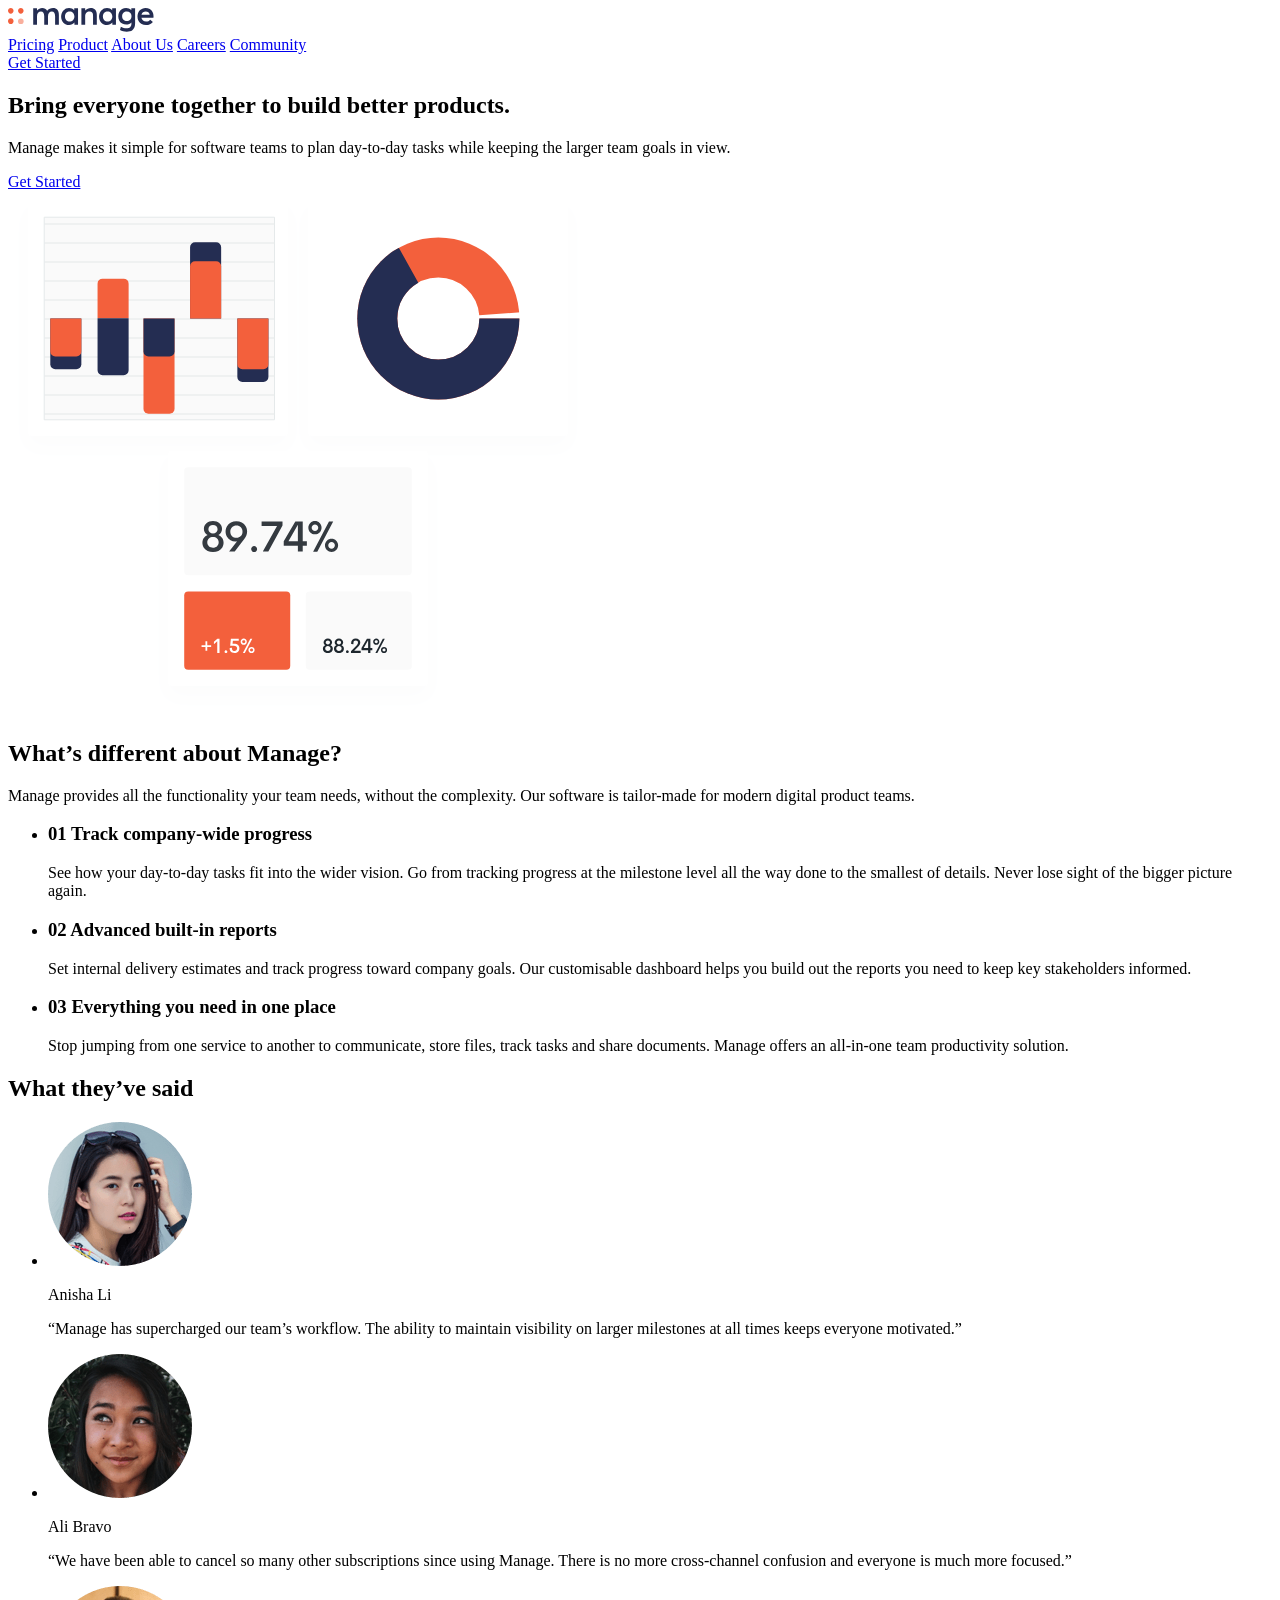
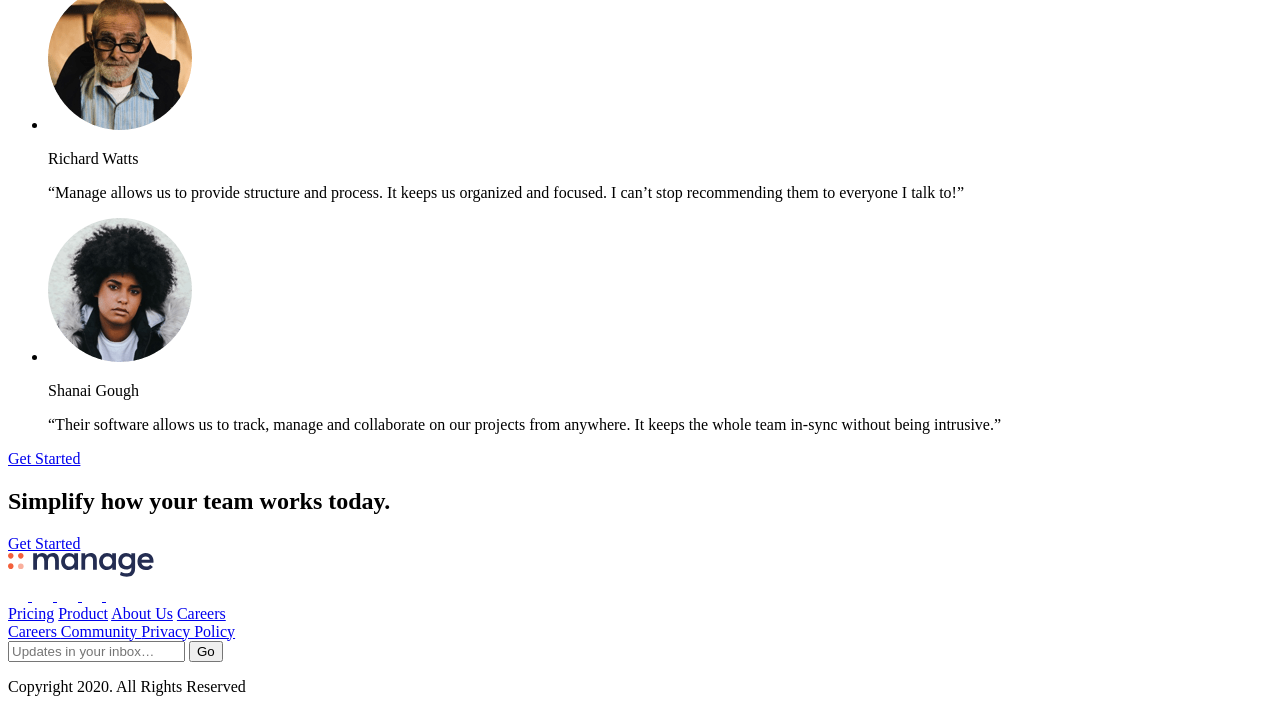
==== index.html @ 6755215d "gg" ====
<!DOCTYPE html>
<html lang="en">
  <head>
    <meta charset="UTF-8" />
    <meta name="viewport" content="width=device-width, initial-scale=1.0" />
    <!-- displays site properly based on user's device -->

    <link
      rel="icon"
      type="image/png"
      sizes="32x32"
      href="./images/favicon-32x32.png"
    />

    <title>Frontend Mentor | Manage landing page</title>
  </head>
  <body>
    <header>
      <a href="#">
        <img src="./images/logo.svg" alt="the manage company logo" />
      </a>
      <nav>
        <a href="./pricing.html"> Pricing</a>
        <a href="./pricing.html"> Product</a>
        <a href="./pricing.html"> About Us</a>
        <a href="./pricing.html"> Careers</a>
        <a href="./pricing.html"> Community</a>
      </nav>
      <a href="#" class="cta-link">Get Started</a>
    </header>

    <section class="hero">
      <div class="text-side">
        <h1>Bring everyone together to build better products.</h1>
        <p>
          Manage makes it simple for software teams to plan day-to-day tasks
          while keeping the larger team goals in view.
        </p>
        <a href="#" class="cta-link">Get Started</a>
      </div>

      <div class="image-side">
        <img
          src="./images/illustration-intro.svg"
          alt="Intro section illustration"
        />
      </div>
    </section>

    <section class="different">
      <div>
        <h2>What’s different about Manage?</h2>
        <p>
          Manage provides all the functionality your team needs, without the
          complexity. Our software is tailor-made for modern digital product
          teams.
        </p>
      </div>
      <ul>
        <li>
          <h3><span> 01</span> Track company-wide progress</h3>
          <p>
            See how your day-to-day tasks fit into the wider vision. Go from
            tracking progress at the milestone level all the way done to the
            smallest of details. Never lose sight of the bigger picture again.
          </p>
        </li>
        <li>
          <h3><span> 02</span> Advanced built-in reports</h3>
          <p>
            Set internal delivery estimates and track progress toward company
            goals. Our customisable dashboard helps you build out the reports
            you need to keep key stakeholders informed.
          </p>
        </li>
        <li>
          <h3><span> 03</span> Everything you need in one place</h3>
          <p>
            Stop jumping from one service to another to communicate, store
            files, track tasks and share documents. Manage offers an all-in-one
            team productivity solution.
          </p>
        </li>
      </ul>
    </section>

    <section class="testimonials">
      <h2>What they’ve said</h2>
      <ul>
        <li>
          <img src="./images/avatar-anisha.png" alt="" />
          <p class="name">Anisha Li</p>
          <p class="message">
            “Manage has supercharged our team’s workflow. The ability to
            maintain visibility on larger milestones at all times keeps everyone
            motivated.”
          </p>
        </li>
        <li>
          <img src="./images/avatar-ali.png" alt="" />
          <p class="name">Ali Bravo</p>
          <p class="message">
            “We have been able to cancel so many other subscriptions since using
            Manage. There is no more cross-channel confusion and everyone is
            much more focused.”
          </p>
        </li>
        <li>
          <img src="./images/avatar-richard.png" alt="" />
          <p class="name">Richard Watts</p>
          <p class="message">
            “Manage allows us to provide structure and process. It keeps us
            organized and focused. I can’t stop recommending them to everyone I
            talk to!”
          </p>
        </li>
        <li>
          <img src="./images/avatar-shanai.png" alt="" />
          <p class="name">Shanai Gough</p>
          <p class="message">
            “Their software allows us to track, manage and collaborate on our
            projects from anywhere. It keeps the whole team in-sync without
            being intrusive.”
          </p>
        </li>
      </ul>
      <a href="#" class="cta-link">Get Started</a>
    </section>

    <section class="cta">
      <h2>Simplify how your team works today.</h2>
      <a href="#" class="cta-link">Get Started</a>
    </section>

    <footer>
      <div>
        <img src="./images/logo.svg" alt="manage logo" />
        <nav>
          <a href="#">
            <img src="./images/icon-facebook.svg" alt="" />
          </a>
          <a href="#">
            <img src="./images/icon-instagram.svg" alt="" />
          </a>
          <a href="#">
            <img src="./images/icon-youtube.svg" alt="" />
          </a>
          <a href="#">
            <img src="./images/icon-pinterest.svg" alt="" />
          </a>
          <a href="#">
            <img src="./images/icon-twitter.svg" alt="" />
          </a>
        </nav>
      </div>
      <nav>
        <a href="./pricing.html"> Pricing</a>
        <a href="./pricing.html"> Product</a>
        <a href="./pricing.html"> About Us</a>
        <a href="./pricing.html"> Careers</a>
      </nav>
      <nav>
        <a href="#"> Careers </a>
        <a href="#"> Community </a>
        <a href="#"> Privacy Policy</a>
      </nav>
      <div>
        <form action="">
          <input
            type="email"
            name=""
            id=""
            placeholder="Updates in your inbox… "
          />
          <input type="submit" value="Go" />
        </form>
        <p>Copyright 2020. All Rights Reserved</p>
      </div>
    </footer>
  </body>
</html>
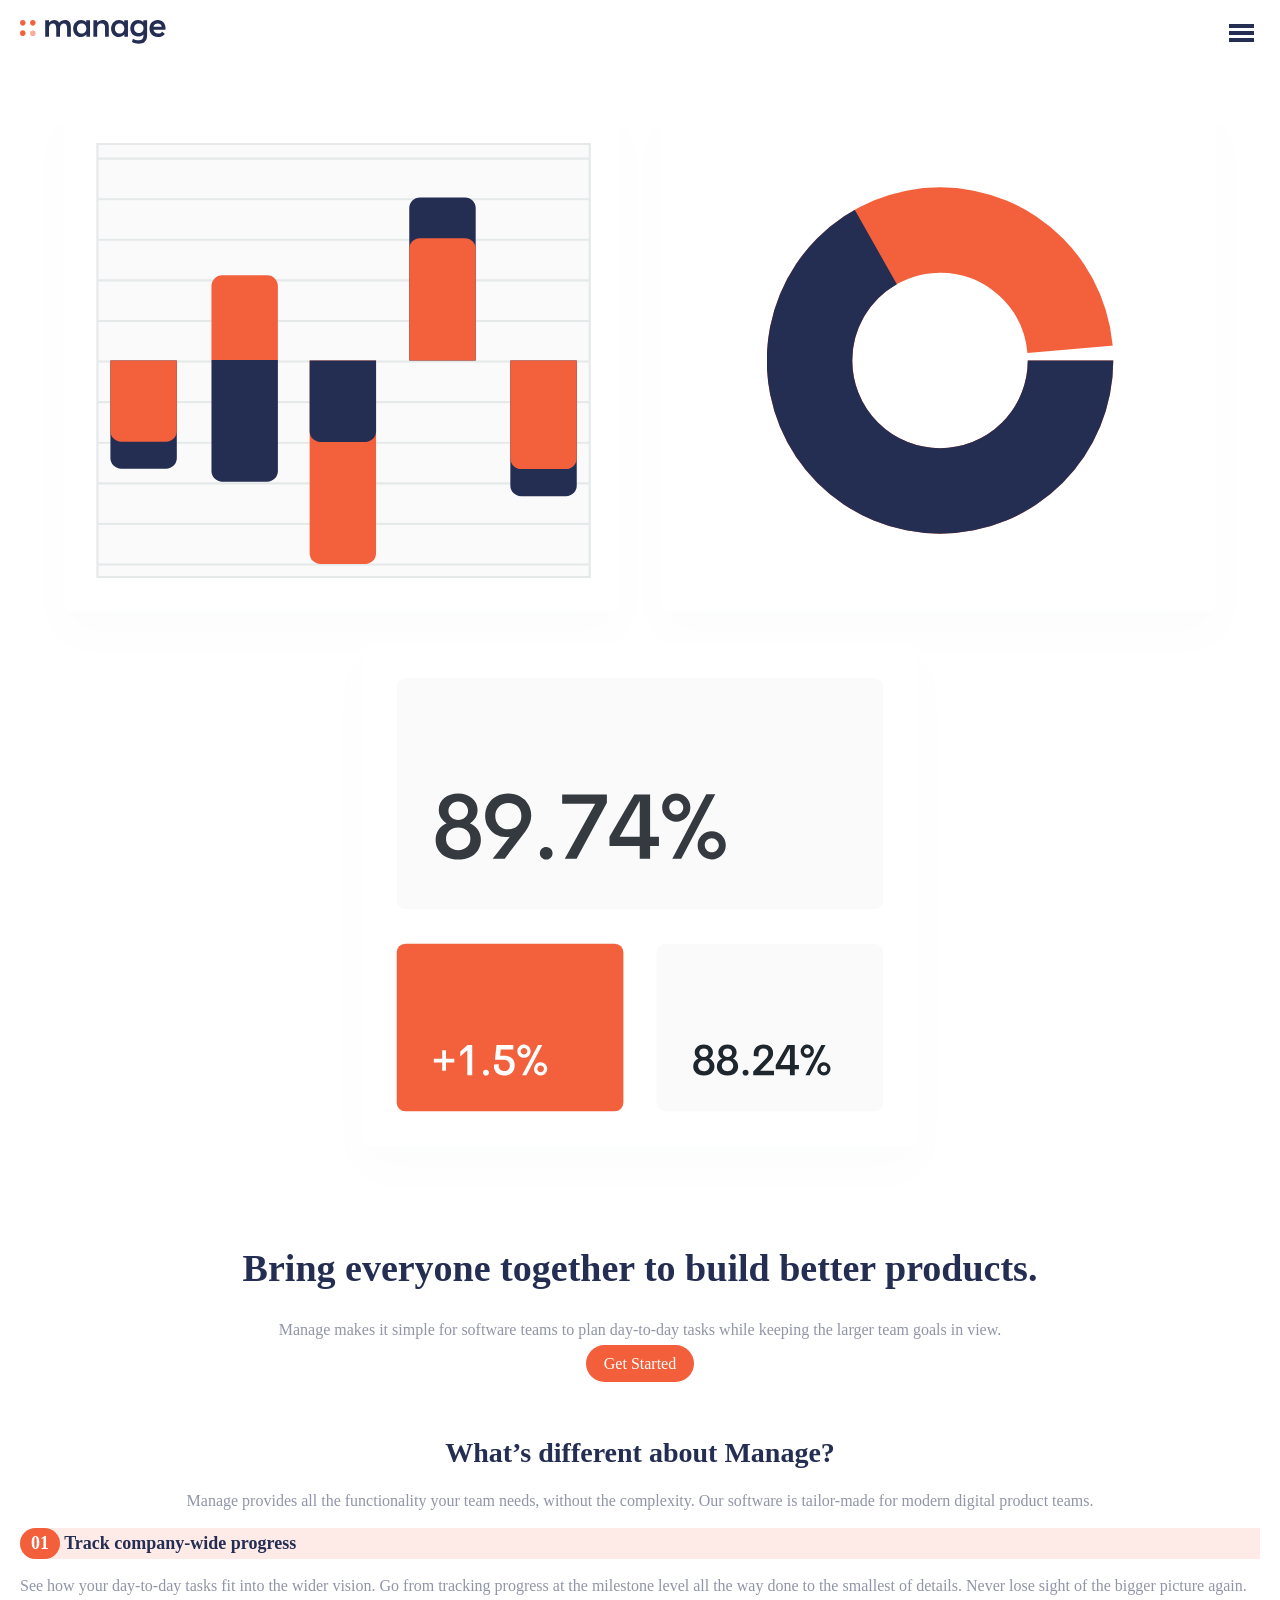
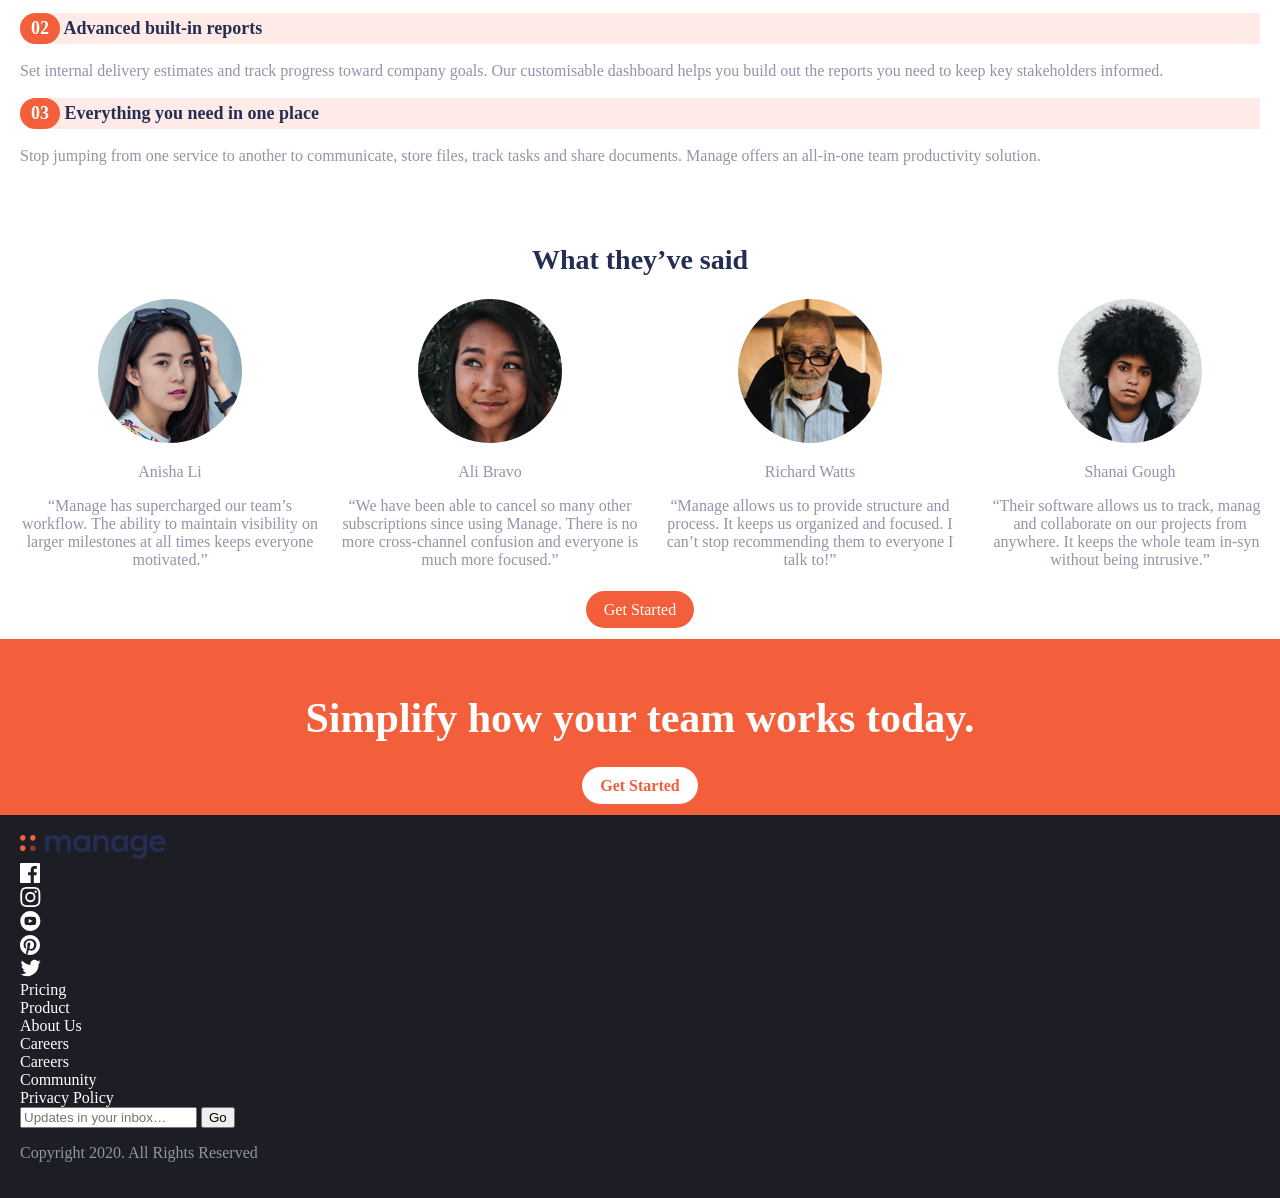
==== commit 2e11ffd6: "mobile desing for all sections except footer" ====
--- a/index.html
+++ b/index.html
@@ -13,6 +13,7 @@
     />
 
     <title>Frontend Mentor | Manage landing page</title>
+    <link rel="stylesheet" href="main.css" />
   </head>
   <body>
     <header>
@@ -26,10 +27,20 @@
         <a href="./pricing.html"> Careers</a>
         <a href="./pricing.html"> Community</a>
       </nav>
+
+      <button class="open-mobile-nav" id="open-mobile-nav">
+        <img src="./images/icon-hamburger.svg" alt="humbeger icon" />
+      </button>
       <a href="#" class="cta-link">Get Started</a>
     </header>
 
     <section class="hero">
+      <div class="image-side">
+        <img
+          src="./images/illustration-intro.svg"
+          alt="Intro section illustration"
+        />
+      </div>
       <div class="text-side">
         <h1>Bring everyone together to build better products.</h1>
         <p>
@@ -37,13 +48,6 @@
           while keeping the larger team goals in view.
         </p>
         <a href="#" class="cta-link">Get Started</a>
-      </div>
-
-      <div class="image-side">
-        <img
-          src="./images/illustration-intro.svg"
-          alt="Intro section illustration"
-        />
       </div>
     </section>
 
--- a/main.css
+++ b/main.css
@@ -0,0 +1,136 @@
+body {
+  margin: 0px;
+}
+
+h1,
+h2,
+h3,
+h4 {
+  color: hsl(228, 39%, 23%);
+}
+p {
+  color: hsl(227, 12%, 61%);
+}
+
+header,
+section,
+footer {
+  padding: 20px;
+}
+.cta-link {
+  background-color: hsl(12, 88%, 59%);
+  color: white;
+  text-decoration: none;
+  padding: 10px 18px;
+  border-radius: 22px;
+}
+
+/* header */
+header nav {
+  display: none;
+}
+
+header > a:last-child {
+  display: none;
+}
+
+header > button {
+  background-color: transparent;
+  border: none;
+}
+header {
+  display: flex;
+  justify-content: space-between;
+  align-items: center;
+}
+
+/* hero */
+
+.hero img {
+  width: 100%;
+}
+.hero .text-side {
+  text-align: center;
+}
+
+.hero .text-side h1 {
+  font-size: 38px;
+}
+
+/* different section */
+
+.different > div {
+  text-align: center;
+}
+.different h2 {
+  font-size: 28px;
+}
+.different ul {
+  padding: 0px;
+  list-style: none;
+}
+
+.different ul h3 {
+  background-color: hsla(12, 88%, 59%, 0.123);
+  border-top-left-radius: 20px;
+  border-bottom-left-radius: 20px;
+  font-size: 18px;
+}
+
+.different ul h3 span {
+  background-color: hsl(12, 88%, 59%);
+  color: white;
+  padding: 5px 11px;
+  border-radius: 20px;
+  display: inline-block;
+}
+
+/* testimonials section */
+
+.testimonials {
+  text-align: center;
+}
+
+.testimonials h2 {
+  font-size: 28px;
+}
+.testimonials ul {
+  list-style: none;
+  padding: 0px;
+  display: flex;
+  gap: 20px;
+  overflow-x: scroll;
+}
+.testimonials ul li {
+  width: 100vw;
+  min-width: 300px;
+}
+
+/* cta section */
+
+.cta {
+  background-color: hsl(12, 88%, 59%);
+  color: white;
+  text-align: center;
+}
+.cta h2 {
+  color: white;
+  font-size: 42px;
+}
+.cta .cta-link {
+  background-color: white;
+  color: hsl(12, 88%, 59%);
+  font-weight: bold;
+}
+
+/* footer */
+
+footer {
+  background-color: hsl(233, 12%, 13%);
+  color: white;
+}
+footer a {
+  display: block;
+  color: inherit;
+  text-decoration: none;
+}
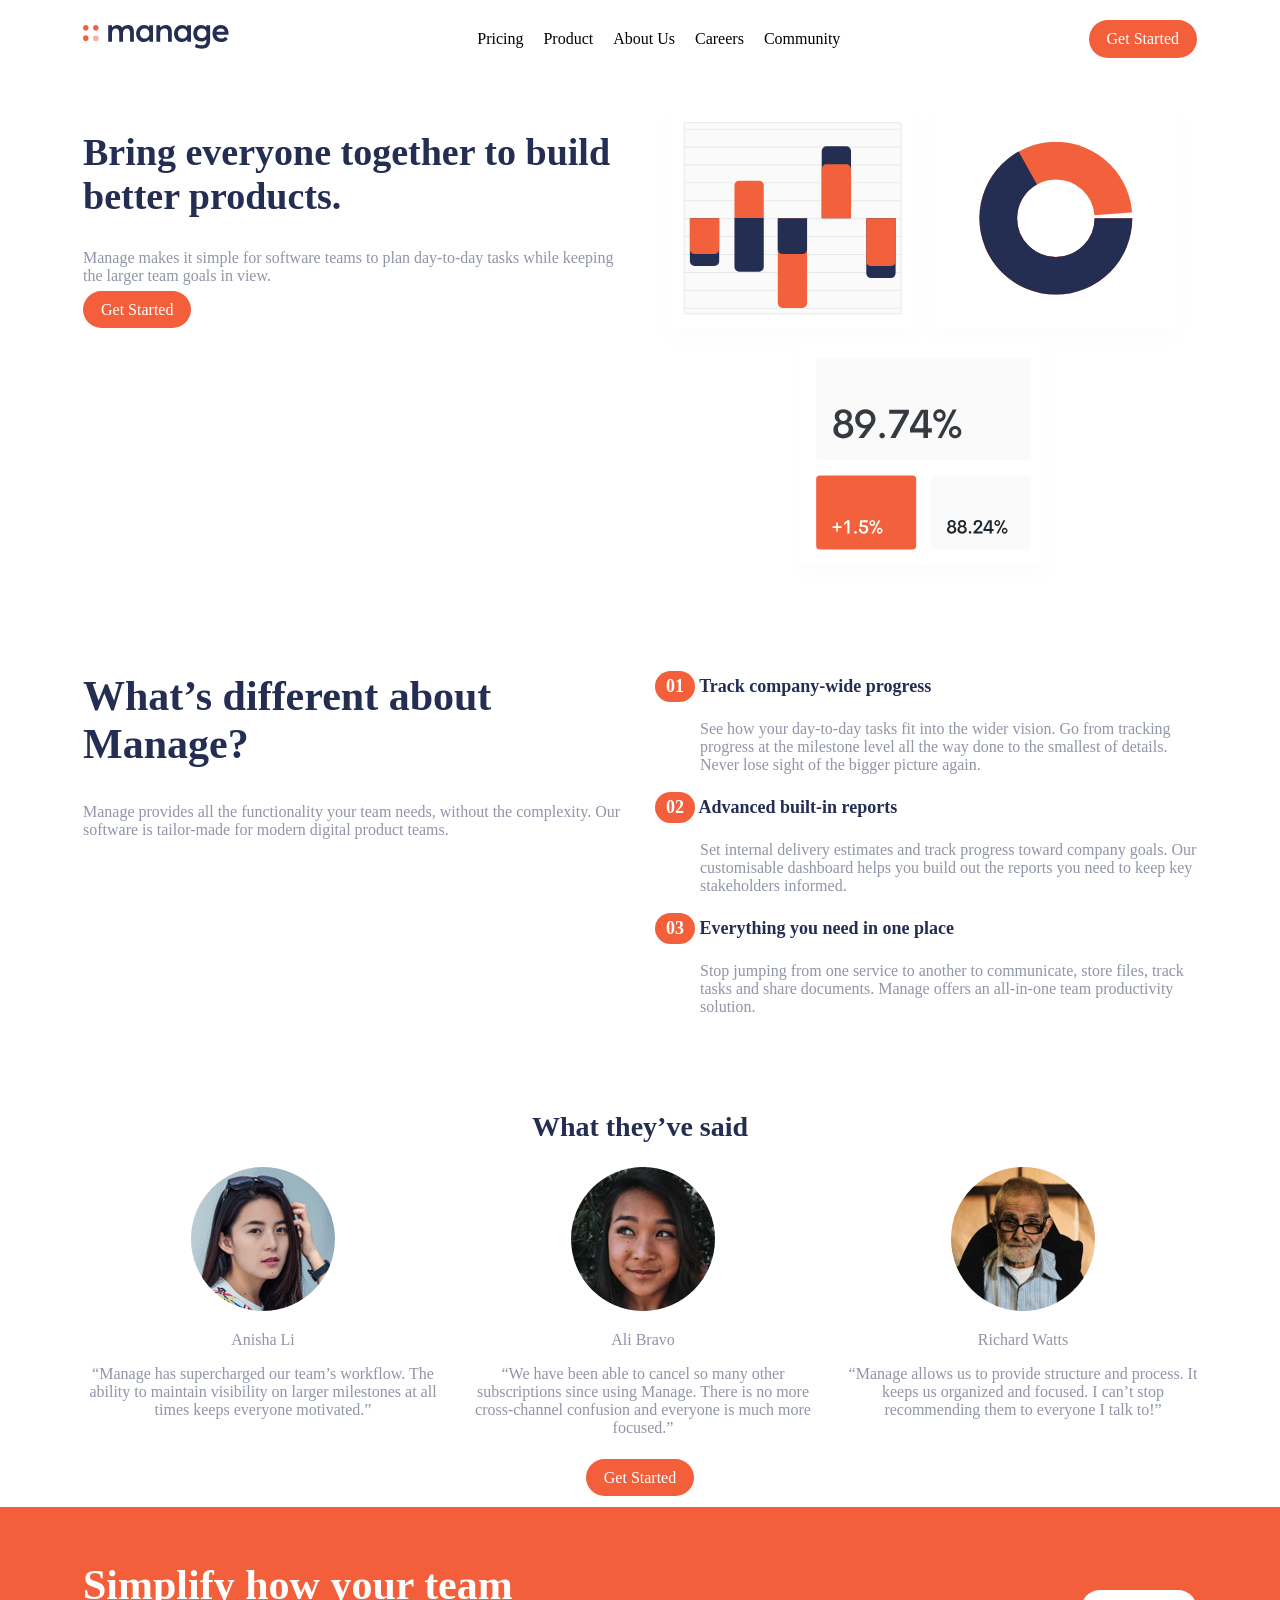
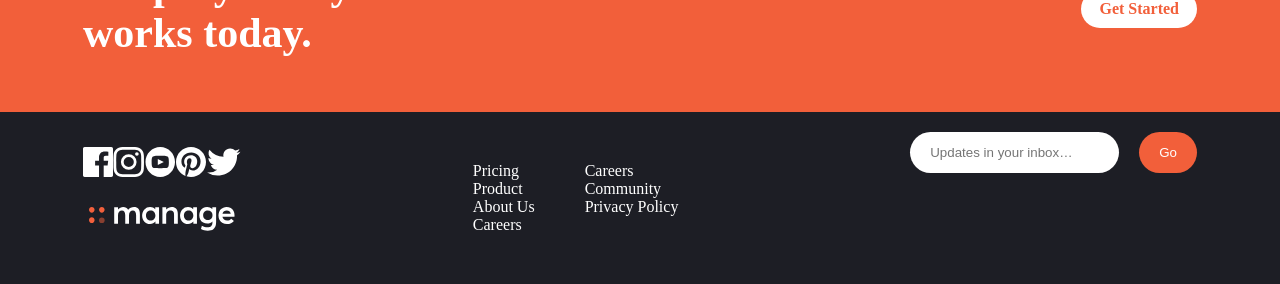
==== commit 465f8e05: "desktop design view" ====
--- a/index.html
+++ b/index.html
@@ -138,7 +138,31 @@
 
     <footer>
       <div>
-        <img src="./images/logo.svg" alt="manage logo" />
+        <form action="">
+          <input
+            type="email"
+            name=""
+            id=""
+            placeholder="Updates in your inbox… "
+          />
+          <input type="submit" value="Go" />
+        </form>
+      </div>
+
+      <div class="footer-navs">
+        <nav>
+          <a href="./pricing.html"> Pricing</a>
+          <a href="./pricing.html"> Product</a>
+          <a href="./pricing.html"> About Us</a>
+          <a href="./pricing.html"> Careers</a>
+        </nav>
+        <nav>
+          <a href="#"> Careers </a>
+          <a href="#"> Community </a>
+          <a href="#"> Privacy Policy</a>
+        </nav>
+      </div>
+      <div class="socials">
         <nav>
           <a href="#">
             <img src="./images/icon-facebook.svg" alt="" />
@@ -156,30 +180,9 @@
             <img src="./images/icon-twitter.svg" alt="" />
           </a>
         </nav>
+        <img src="./images/logowhite.svg" alt="manage logo" />
       </div>
-      <nav>
-        <a href="./pricing.html"> Pricing</a>
-        <a href="./pricing.html"> Product</a>
-        <a href="./pricing.html"> About Us</a>
-        <a href="./pricing.html"> Careers</a>
-      </nav>
-      <nav>
-        <a href="#"> Careers </a>
-        <a href="#"> Community </a>
-        <a href="#"> Privacy Policy</a>
-      </nav>
-      <div>
-        <form action="">
-          <input
-            type="email"
-            name=""
-            id=""
-            placeholder="Updates in your inbox… "
-          />
-          <input type="submit" value="Go" />
-        </form>
-        <p>Copyright 2020. All Rights Reserved</p>
-      </div>
+      <p id="copyright">Copyright 2020. All Rights Reserved</p>
     </footer>
   </body>
 </html>
--- a/main.css
+++ b/main.css
@@ -134,3 +134,141 @@
   color: inherit;
   text-decoration: none;
 }
+footer form {
+  display: flex;
+  gap: 20px;
+}
+footer form input {
+  padding: 13px 20px;
+  border-radius: 25px;
+  outline: none;
+  border: none;
+}
+footer form input[type="submit"] {
+  background-color: hsl(12, 88%, 59%);
+  color: white;
+}
+
+.footer-navs {
+  display: flex;
+  justify-content: space-around;
+  margin: 30px 0px;
+}
+/* .footer-navs > nav {
+  flex: 1;
+} */
+footer .socials {
+  align-items: center;
+}
+footer .socials img {
+  margin: 15px auto;
+  display: block;
+}
+footer .socials nav {
+  display: flex;
+  justify-content: space-evenly;
+}
+footer .socials nav img {
+  height: 30px;
+}
+footer p {
+  text-align: center;
+}
+
+/* media query -- target screen sizes */
+
+@media (min-width: 760px) {
+  header,
+  section,
+  footer {
+    padding: 20px 83px;
+  }
+  header nav {
+    display: flex;
+  }
+
+  header > a:last-child {
+    display: inline-block;
+  }
+  header > button {
+    display: none;
+  }
+
+  header nav a {
+    text-decoration: none;
+    color: inherit;
+    padding: 10px;
+  }
+
+  .hero {
+    display: flex;
+    flex-direction: row-reverse;
+    gap: 20px;
+  }
+  .hero > div {
+    flex: 1;
+  }
+  .hero .text-side {
+    text-align: start;
+  }
+
+  .different {
+    display: flex;
+    gap: 30px;
+  }
+  .different h2 {
+    font-size: 42px;
+  }
+  .different > div {
+    flex: 1;
+    text-align: start;
+  }
+  .different > ul {
+    flex: 1;
+  }
+  .different > ul h3 {
+    background-color: transparent;
+  }
+  .different > ul p {
+    margin-left: 45px;
+  }
+
+  .testimonials ul li {
+    min-width: 360px;
+  }
+
+  .testimonials ul::-webkit-scrollbar {
+    display: none;
+  }
+
+  /* Hide scrollbar for IE, Edge and Firefox */
+  .testimonials ul {
+    -ms-overflow-style: none; /* IE and Edge */
+    scrollbar-width: none; /* Firefox */
+  }
+
+  .cta {
+    display: flex;
+    align-items: center;
+    gap: 100px;
+    justify-content: space-between;
+  }
+  .cta h2 {
+    width: 40%;
+    text-align: start;
+  }
+
+  footer {
+    display: flex;
+    flex-direction: row-reverse;
+    justify-content: space-between;
+  }
+  #copyright {
+    display: none;
+  }
+  .footer-navs {
+    gap: 50px;
+  }
+}
+
+/* mobile first approach to responsive desing */
